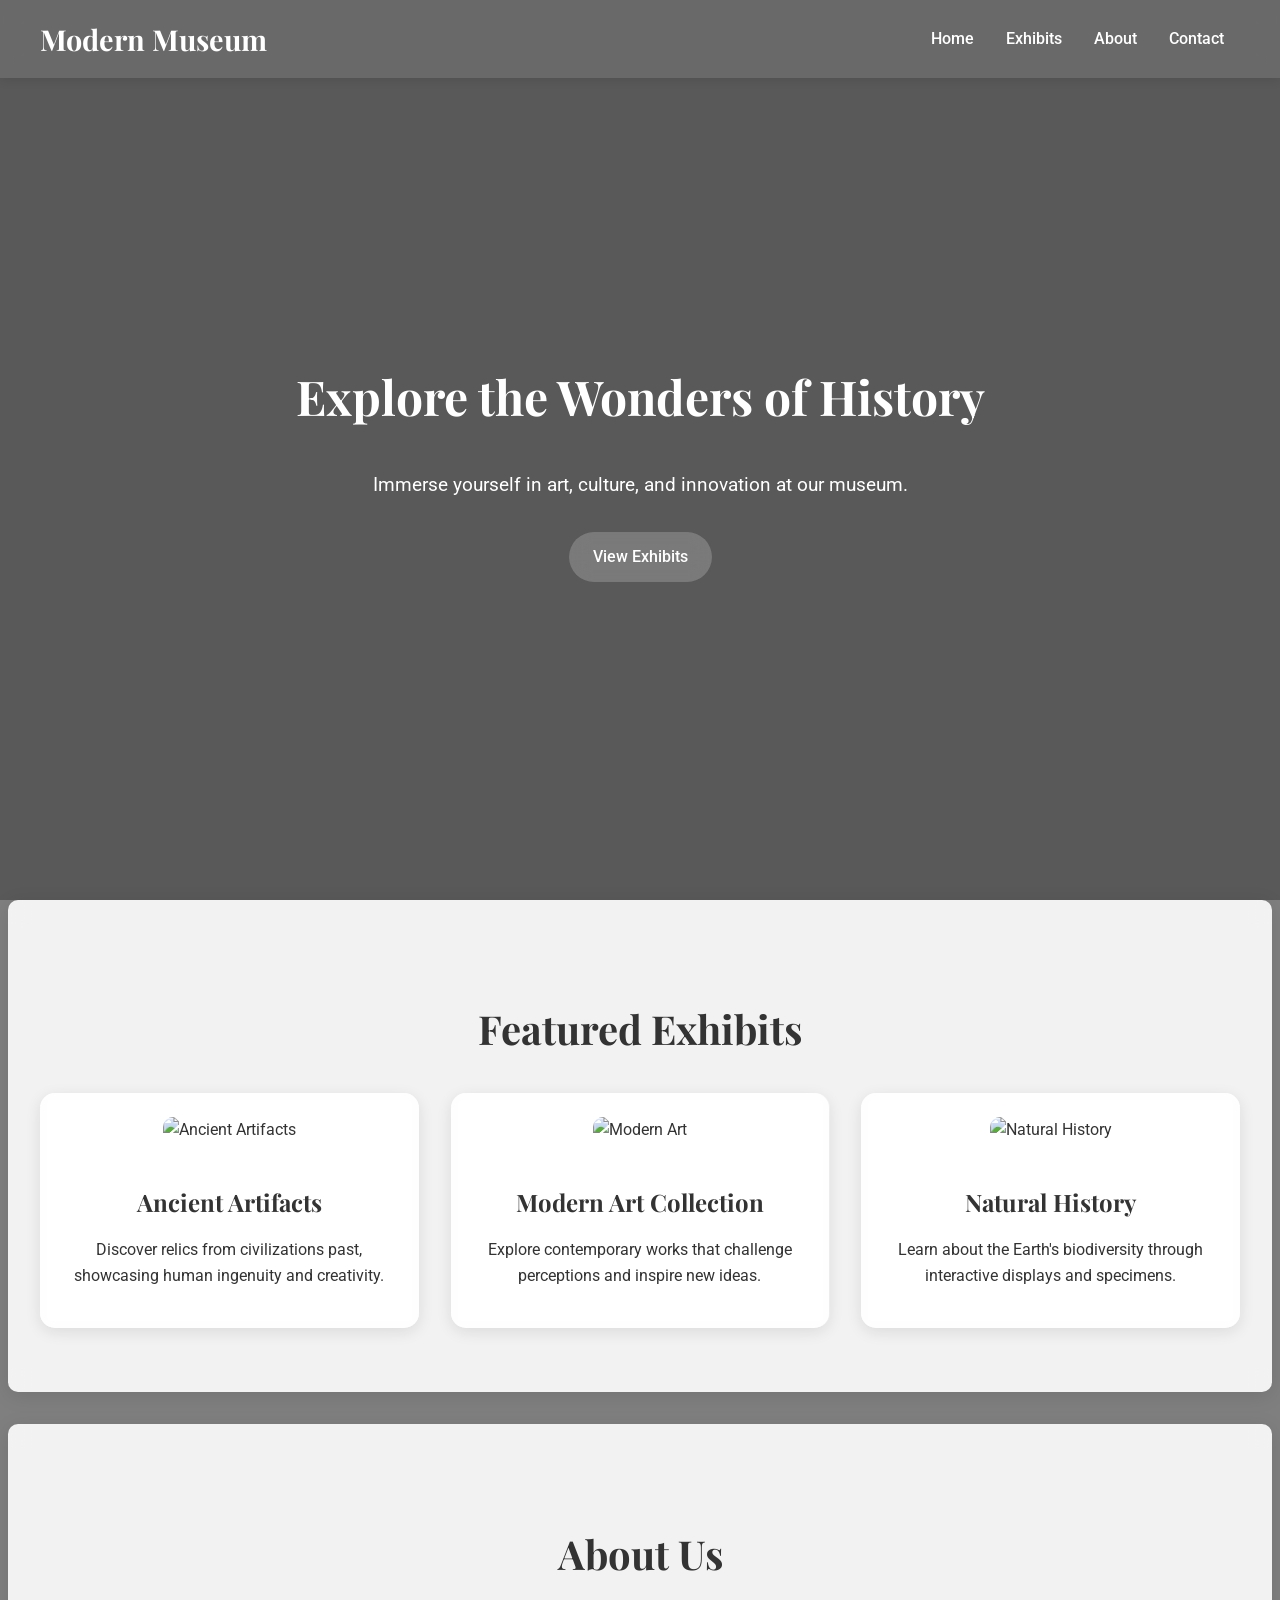
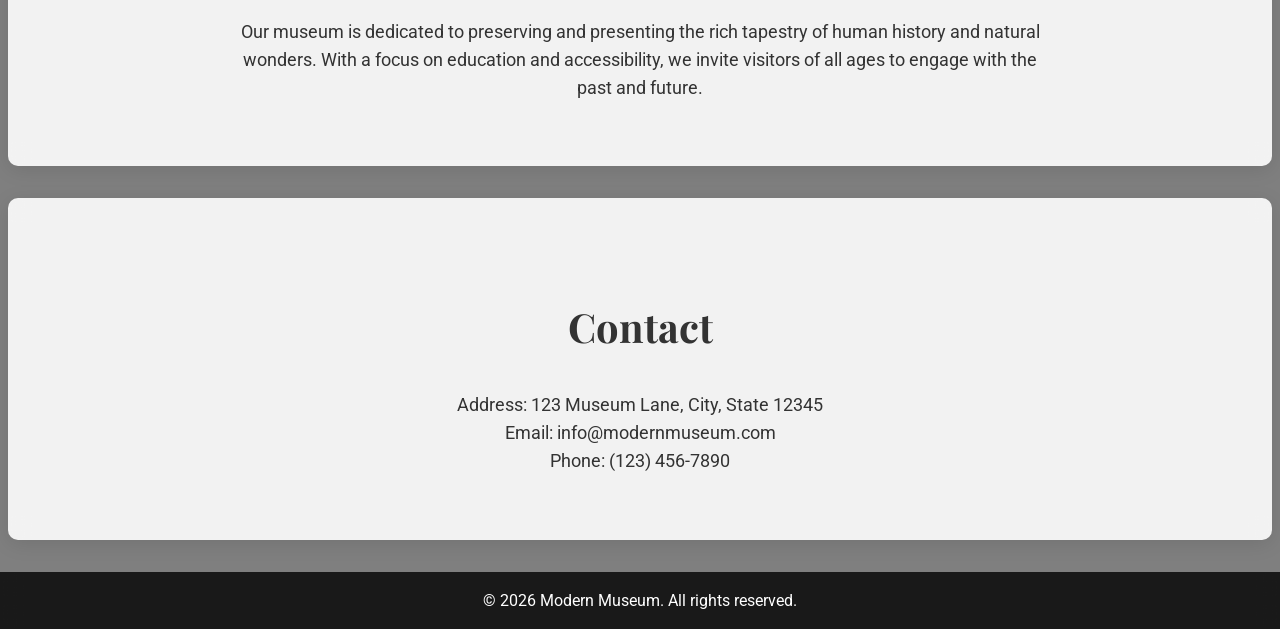
==== static/index.html @ b23ba1a9 "Add static homepage and styles for Modern Museum Introduced index.html with sections for home, exhib" ====
<!DOCTYPE html>
<html lang="en">
<head>
    <meta charset="UTF-8">
    <meta name="viewport" content="width=device-width, initial-scale=1.0">
    <title>Modern Museum - Home</title>
    <link rel="stylesheet" href="style.css">
    <link href="https://fonts.googleapis.com/css2?family=Playfair+Display:wght@400;700&family=Roboto:wght@300;400;500&display=swap" rel="stylesheet">
</head>
<body>
    <header>
        <nav>
            <div class="logo">Modern Museum</div>
            <ul>
                <li><a href="#home">Home</a></li>
                <li><a href="#exhibits">Exhibits</a></li>
                <li><a href="#about">About</a></li>
                <li><a href="#contact">Contact</a></li>
            </ul>
        </nav>
    </header>
    <main>
        <section id="home" class="hero">
            <h1>Explore the Wonders of History</h1>
            <p>Immerse yourself in art, culture, and innovation at our museum.</p>
            <a href="#exhibits" class="cta-button">View Exhibits</a>
        </section>
        <section id="exhibits" class="exhibits">
            <h2>Featured Exhibits</h2>
            <div class="exhibit-grid">
                <div class="exhibit-card">
                    <img src="https://via.placeholder.com/300x200?text=Exhibit+1" alt="Ancient Artifacts">
                    <h3>Ancient Artifacts</h3>
                    <p>Discover relics from civilizations past, showcasing human ingenuity and creativity.</p>
                </div>
                <div class="exhibit-card">
                    <img src="https://via.placeholder.com/300x200?text=Exhibit+2" alt="Modern Art">
                    <h3>Modern Art Collection</h3>
                    <p>Explore contemporary works that challenge perceptions and inspire new ideas.</p>
                </div>
                <div class="exhibit-card">
                    <img src="https://via.placeholder.com/300x200?text=Exhibit+3" alt="Natural History">
                    <h3>Natural History</h3>
                    <p>Learn about the Earth's biodiversity through interactive displays and specimens.</p>
                </div>
            </div>
        </section>
        <section id="about" class="about">
            <h2>About Us</h2>
            <p>Our museum is dedicated to preserving and presenting the rich tapestry of human history and natural wonders. With a focus on education and accessibility, we invite visitors of all ages to engage with the past and future.</p>
        </section>
        <section id="contact" class="contact">
            <h2>Contact</h2>
            <p>Address: 123 Museum Lane, City, State 12345</p>
            <p>Email: info@modernmuseum.com</p>
            <p>Phone: (123) 456-7890</p>
        </section>
    </main>
    <footer>
        <p>&copy; 2026 Modern Museum. All rights reserved.</p>
    </footer>
</body>
</html>
---- static/style.css ----
/* Modern, transparent styling with authentic museum feel */
body {
    font-family: 'Roboto', sans-serif;
    margin: 0;
    padding: 0;
    background: linear-gradient(rgba(0, 0, 0, 0.5), rgba(0, 0, 0, 0.5)), url('https://via.placeholder.com/1920x1080?text=Museum+Background') no-repeat center center fixed;
    background-size: cover;
    color: #333;
    line-height: 1.6;
}

header {
    background: rgba(255, 255, 255, 0.1);
    backdrop-filter: blur(10px);
    -webkit-backdrop-filter: blur(10px);
    position: fixed;
    width: 100%;
    top: 0;
    z-index: 1000;
    box-shadow: 0 2px 10px rgba(0, 0, 0, 0.1);
}

nav {
    display: flex;
    justify-content: space-between;
    align-items: center;
    padding: 1rem 2rem;
    max-width: 1200px;
    margin: 0 auto;
}

.logo {
    font-family: 'Playfair Display', serif;
    font-size: 1.8rem;
    font-weight: 700;
    color: #fff;
}

ul {
    list-style: none;
    display: flex;
    margin: 0;
    padding: 0;
}

li {
    margin: 0 1rem;
}

li a {
    text-decoration: none;
    color: #fff;
    font-weight: 500;
    transition: color 0.3s ease;
}

li a:hover {
    color: #ddd;
}

.hero {
    height: 100vh;
    display: flex;
    flex-direction: column;
    justify-content: center;
    align-items: center;
    text-align: center;
    color: #fff;
    padding: 0 2rem;
    background: rgba(0, 0, 0, 0.3);
}

.hero h1 {
    font-family: 'Playfair Display', serif;
    font-size: 3rem;
    margin-bottom: 1rem;
}

.hero p {
    font-size: 1.2rem;
    margin-bottom: 2rem;
}

.cta-button {
    background: rgba(255, 255, 255, 0.2);
    backdrop-filter: blur(10px);
    -webkit-backdrop-filter: blur(10px);
    color: #fff;
    padding: 0.75rem 1.5rem;
    text-decoration: none;
    border-radius: 25px;
    font-weight: 500;
    transition: background 0.3s ease;
}

.cta-button:hover {
    background: rgba(255, 255, 255, 0.3);
}

.exhibits, .about, .contact {
    padding: 4rem 2rem;
    max-width: 1200px;
    margin: 0 auto;
    background: rgba(255, 255, 255, 0.9);
    backdrop-filter: blur(10px);
    -webkit-backdrop-filter: blur(10px);
    border-radius: 10px;
    margin-bottom: 2rem;
    box-shadow: 0 4px 20px rgba(0, 0, 0, 0.1);
}

.exhibits h2, .about h2, .contact h2 {
    font-family: 'Playfair Display', serif;
    font-size: 2.5rem;
    text-align: center;
    margin-bottom: 2rem;
    color: #333;
}

.exhibit-grid {
    display: grid;
    grid-template-columns: repeat(auto-fit, minmax(300px, 1fr));
    gap: 2rem;
}

.exhibit-card {
    background: rgba(255, 255, 255, 0.8);
    backdrop-filter: blur(5px);
    -webkit-backdrop-filter: blur(5px);
    padding: 1.5rem;
    border-radius: 15px;
    box-shadow: 0 4px 15px rgba(0, 0, 0, 0.1);
    text-align: center;
    transition: transform 0.3s ease;
}

.exhibit-card:hover {
    transform: translateY(-5px);
}

.exhibit-card img {
    width: 100%;
    height: 200px;
    object-fit: cover;
    border-radius: 10px;
    margin-bottom: 1rem;
}

.exhibit-card h3 {
    font-family: 'Playfair Display', serif;
    font-size: 1.5rem;
    margin-bottom: 0.5rem;
}

.about p, .contact p {
    font-size: 1.1rem;
    max-width: 800px;
    margin: 0 auto;
    text-align: center;
}

footer {
    background: rgba(0, 0, 0, 0.8);
    backdrop-filter: blur(10px);
    -webkit-backdrop-filter: blur(10px);
    color: #fff;
    text-align: center;
    padding: 1rem;
    position: relative;
}

footer p {
    margin: 0;
}

/* Responsive design */
@media (max-width: 768px) {
    .hero h1 {
        font-size: 2rem;
    }
    nav {
        flex-direction: column;
        padding: 1rem;
    }
    ul {
        margin-top: 1rem;
    }
    .exhibit-grid {
        grid-template-columns: 1fr;
    }
}
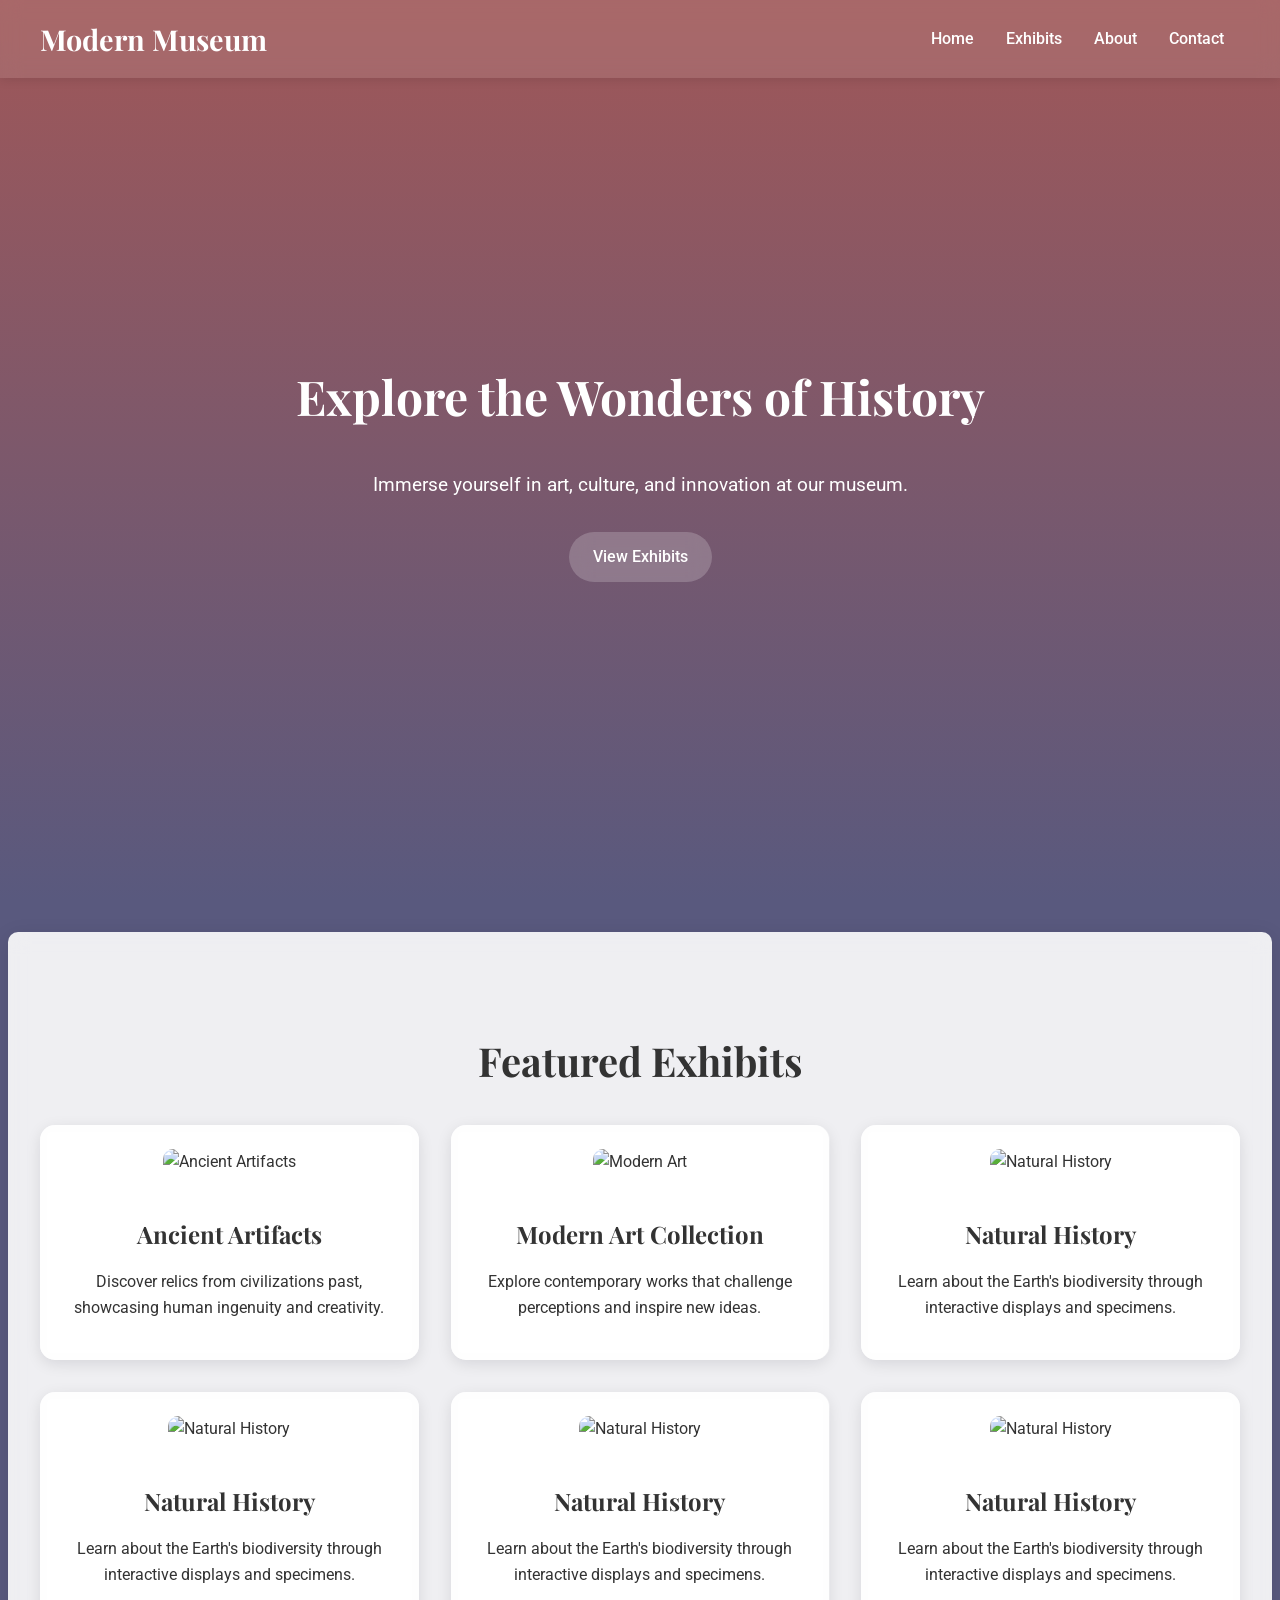
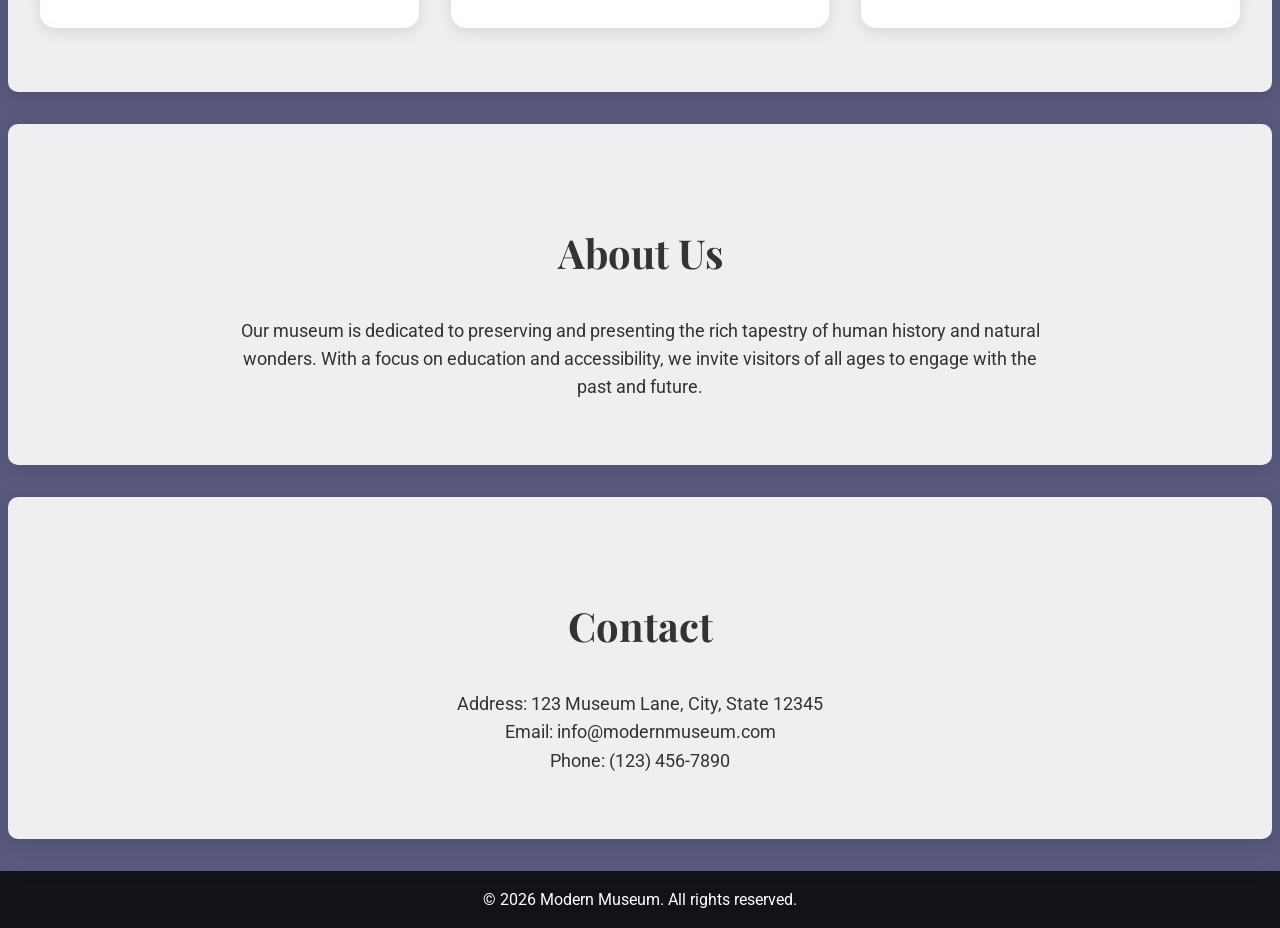
==== commit 348e5f9e: "Visual Rework" ====
--- a/static/index.html
+++ b/static/index.html
@@ -43,6 +43,21 @@
                     <h3>Natural History</h3>
                     <p>Learn about the Earth's biodiversity through interactive displays and specimens.</p>
                 </div>
+                <div class="exhibit-card">
+                    <img src="https://via.placeholder.com/300x200?text=Exhibit+4" alt="Natural History">
+                    <h3>Natural History</h3>
+                    <p>Learn about the Earth's biodiversity through interactive displays and specimens.</p>
+                </div>
+                <div class="exhibit-card">
+                    <img src="https://via.placeholder.com/300x200?text=Exhibit+5" alt="Natural History">
+                    <h3>Natural History</h3>
+                    <p>Learn about the Earth's biodiversity through interactive displays and specimens.</p>
+                </div>
+                <div class="exhibit-card">
+                    <img src="https://via.placeholder.com/300x200?text=Exhibit+6" alt="Natural History">
+                    <h3>Natural History</h3>
+                    <p>Learn about the Earth's biodiversity through interactive displays and specimens.</p>
+                </div>
             </div>
         </section>
         <section id="about" class="about">
--- a/static/style.css
+++ b/static/style.css
@@ -3,7 +3,7 @@
     font-family: 'Roboto', sans-serif;
     margin: 0;
     padding: 0;
-    background: linear-gradient(rgba(0, 0, 0, 0.5), rgba(0, 0, 0, 0.5)), url('https://via.placeholder.com/1920x1080?text=Museum+Background') no-repeat center center fixed;
+    background: linear-gradient(rgb(89, 89, 126), rgb(89, 89, 126));
     background-size: cover;
     color: #333;
     line-height: 1.6;
@@ -67,7 +67,8 @@
     text-align: center;
     color: #fff;
     padding: 0 2rem;
-    background: rgba(0, 0, 0, 0.3);
+    background: linear-gradient(rgb(160, 87, 88), rgb(89, 89, 126));
+    background-size: cover;
 }
 
 .hero h1 {
@@ -106,6 +107,7 @@
     -webkit-backdrop-filter: blur(10px);
     border-radius: 10px;
     margin-bottom: 2rem;
+    margin-top: 2rem;
     box-shadow: 0 4px 20px rgba(0, 0, 0, 0.1);
 }
 
@@ -132,6 +134,7 @@
     box-shadow: 0 4px 15px rgba(0, 0, 0, 0.1);
     text-align: center;
     transition: transform 0.3s ease;
+    cursor: pointer;
 }
 
 .exhibit-card:hover {
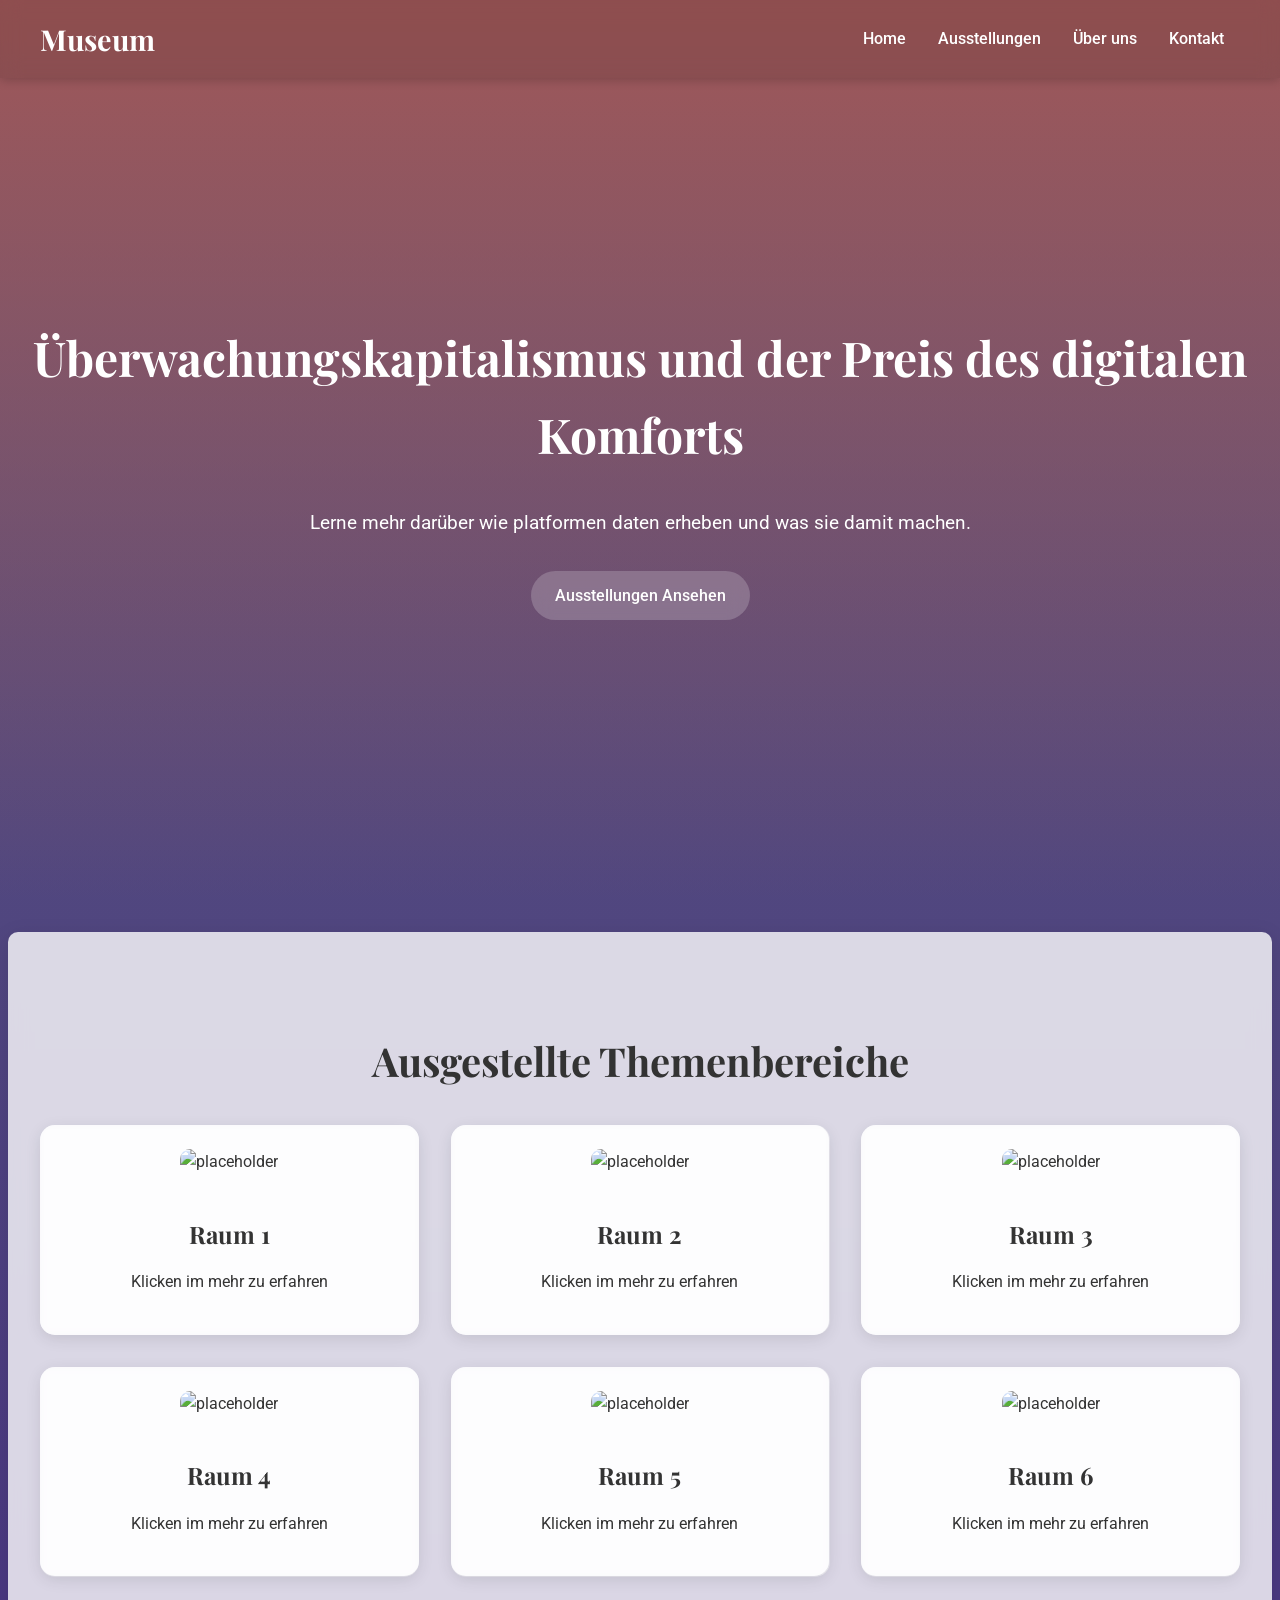
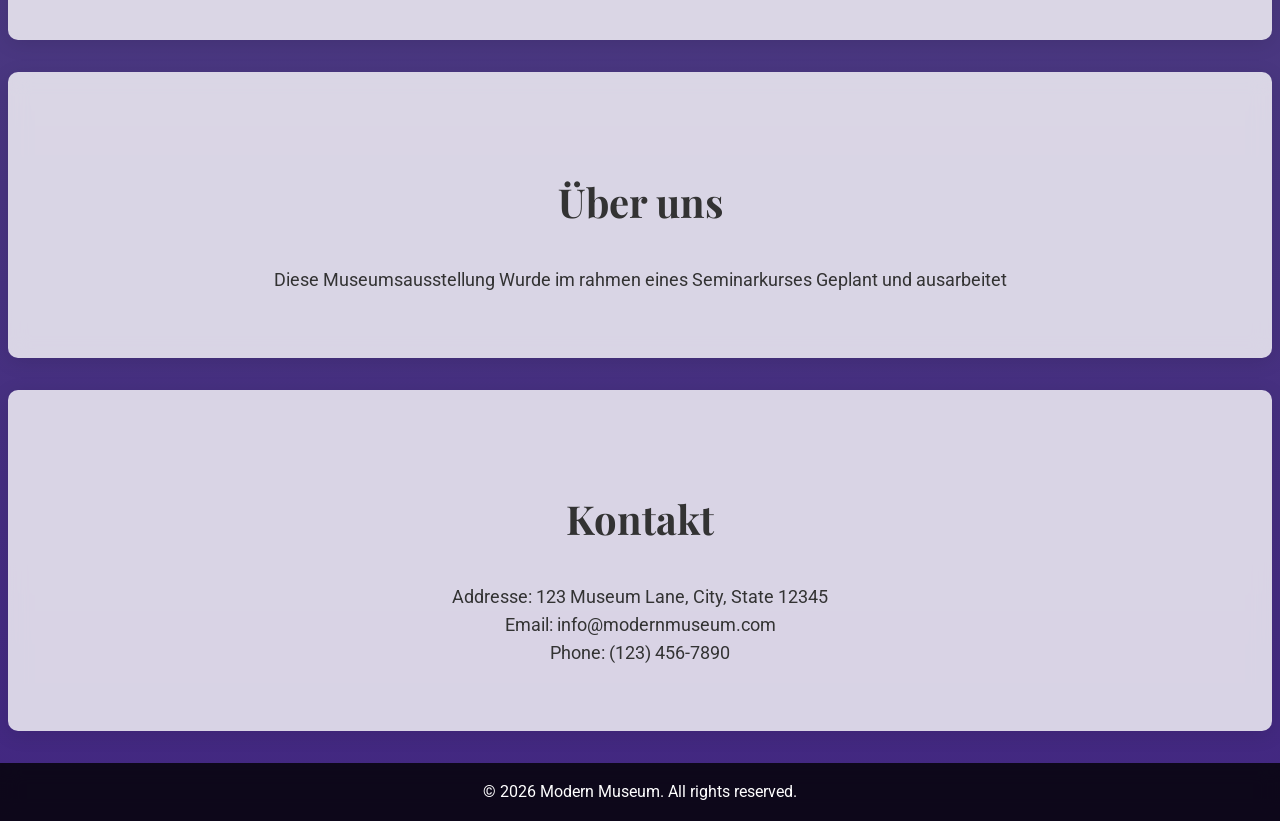
==== commit 74f61e9a: "Localize site content to German and update styles Translated navigation, section headings, and exhib" ====
--- a/static/index.html
+++ b/static/index.html
@@ -10,63 +10,63 @@
 <body>
     <header>
         <nav>
-            <div class="logo">Modern Museum</div>
+            <div class="logo">Museum</div>
             <ul>
                 <li><a href="#home">Home</a></li>
-                <li><a href="#exhibits">Exhibits</a></li>
-                <li><a href="#about">About</a></li>
-                <li><a href="#contact">Contact</a></li>
+                <li><a href="#exhibits">Ausstellungen</a></li>
+                <li><a href="#about">Über uns</a></li>
+                <li><a href="#contact">Kontakt</a></li>
             </ul>
         </nav>
     </header>
     <main>
         <section id="home" class="hero">
-            <h1>Explore the Wonders of History</h1>
-            <p>Immerse yourself in art, culture, and innovation at our museum.</p>
-            <a href="#exhibits" class="cta-button">View Exhibits</a>
+            <h1>Überwachungskapitalismus und der Preis des digitalen Komforts</h1>
+            <p>Lerne mehr darüber wie platformen daten erheben und was sie damit machen.</p>
+            <a href="#exhibits" class="cta-button">Ausstellungen Ansehen</a>
         </section>
         <section id="exhibits" class="exhibits">
-            <h2>Featured Exhibits</h2>
+            <h2>Ausgestellte Themenbereiche</h2>
             <div class="exhibit-grid">
                 <div class="exhibit-card">
-                    <img src="https://via.placeholder.com/300x200?text=Exhibit+1" alt="Ancient Artifacts">
-                    <h3>Ancient Artifacts</h3>
-                    <p>Discover relics from civilizations past, showcasing human ingenuity and creativity.</p>
+                    <img src="https://via.placeholder.com/300x200?text=Exhibit+1" alt="placeholder">
+                    <h3>Raum 1</h3>
+                    <p>Klicken im mehr zu erfahren</p>
                 </div>
                 <div class="exhibit-card">
-                    <img src="https://via.placeholder.com/300x200?text=Exhibit+2" alt="Modern Art">
-                    <h3>Modern Art Collection</h3>
-                    <p>Explore contemporary works that challenge perceptions and inspire new ideas.</p>
+                    <img src="https://via.placeholder.com/300x200?text=Exhibit+2" alt="placeholder">
+                    <h3>Raum 2</h3>
+                    <p>Klicken im mehr zu erfahren</p>
                 </div>
                 <div class="exhibit-card">
-                    <img src="https://via.placeholder.com/300x200?text=Exhibit+3" alt="Natural History">
-                    <h3>Natural History</h3>
-                    <p>Learn about the Earth's biodiversity through interactive displays and specimens.</p>
+                    <img src="https://via.placeholder.com/300x200?text=Exhibit+3" alt="placeholder">
+                    <h3>Raum 3</h3>
+                    <p>Klicken im mehr zu erfahren</p>
                 </div>
                 <div class="exhibit-card">
-                    <img src="https://via.placeholder.com/300x200?text=Exhibit+4" alt="Natural History">
-                    <h3>Natural History</h3>
-                    <p>Learn about the Earth's biodiversity through interactive displays and specimens.</p>
+                    <img src="https://via.placeholder.com/300x200?text=Exhibit+4" alt="placeholder">
+                    <h3>Raum 4</h3>
+                    <p>Klicken im mehr zu erfahren</p>
                 </div>
                 <div class="exhibit-card">
-                    <img src="https://via.placeholder.com/300x200?text=Exhibit+5" alt="Natural History">
-                    <h3>Natural History</h3>
-                    <p>Learn about the Earth's biodiversity through interactive displays and specimens.</p>
+                    <img src="https://via.placeholder.com/300x200?text=Exhibit+5" alt="placeholder">
+                    <h3>Raum 5</h3>
+                    <p>Klicken im mehr zu erfahren</p>
                 </div>
                 <div class="exhibit-card">
-                    <img src="https://via.placeholder.com/300x200?text=Exhibit+6" alt="Natural History">
-                    <h3>Natural History</h3>
-                    <p>Learn about the Earth's biodiversity through interactive displays and specimens.</p>
+                    <img src="https://via.placeholder.com/300x200?text=Exhibit+6" alt="placeholder">
+                    <h3>Raum 6</h3>
+                    <p>Klicken im mehr zu erfahren</p>
                 </div>
             </div>
         </section>
         <section id="about" class="about">
-            <h2>About Us</h2>
-            <p>Our museum is dedicated to preserving and presenting the rich tapestry of human history and natural wonders. With a focus on education and accessibility, we invite visitors of all ages to engage with the past and future.</p>
+            <h2>Über uns</h2>
+            <p>Diese Museumsausstellung Wurde im rahmen eines Seminarkurses Geplant und ausarbeitet</p>
         </section>
         <section id="contact" class="contact">
-            <h2>Contact</h2>
-            <p>Address: 123 Museum Lane, City, State 12345</p>
+            <h2>Kontakt</h2>
+            <p>Addresse: 123 Museum Lane, City, State 12345</p>
             <p>Email: info@modernmuseum.com</p>
             <p>Phone: (123) 456-7890</p>
         </section>
--- a/static/style.css
+++ b/static/style.css
@@ -3,21 +3,21 @@
     font-family: 'Roboto', sans-serif;
     margin: 0;
     padding: 0;
-    background: linear-gradient(rgb(89, 89, 126), rgb(89, 89, 126));
+    background: linear-gradient(rgb(89, 89, 126), rgb(66, 39, 129));
     background-size: cover;
     color: #333;
     line-height: 1.6;
 }
 
 header {
-    background: rgba(255, 255, 255, 0.1);
+    background: rgba(0, 0, 0, 0.1);
     backdrop-filter: blur(10px);
     -webkit-backdrop-filter: blur(10px);
     position: fixed;
     width: 100%;
     top: 0;
     z-index: 1000;
-    box-shadow: 0 2px 10px rgba(0, 0, 0, 0.1);
+    box-shadow: 0 2px 10px rgba(0, 0, 0, 0.2);
 }
 
 nav {
@@ -33,7 +33,7 @@
     font-family: 'Playfair Display', serif;
     font-size: 1.8rem;
     font-weight: 700;
-    color: #fff;
+    color: #ffffff;
 }
 
 ul {
@@ -67,7 +67,7 @@
     text-align: center;
     color: #fff;
     padding: 0 2rem;
-    background: linear-gradient(rgb(160, 87, 88), rgb(89, 89, 126));
+    background: linear-gradient(rgb(160, 87, 88), rgba(89, 89, 126, 0));
     background-size: cover;
 }
 
@@ -102,7 +102,7 @@
     padding: 4rem 2rem;
     max-width: 1200px;
     margin: 0 auto;
-    background: rgba(255, 255, 255, 0.9);
+    background: rgba(255, 255, 255, 0.795);
     backdrop-filter: blur(10px);
     -webkit-backdrop-filter: blur(10px);
     border-radius: 10px;
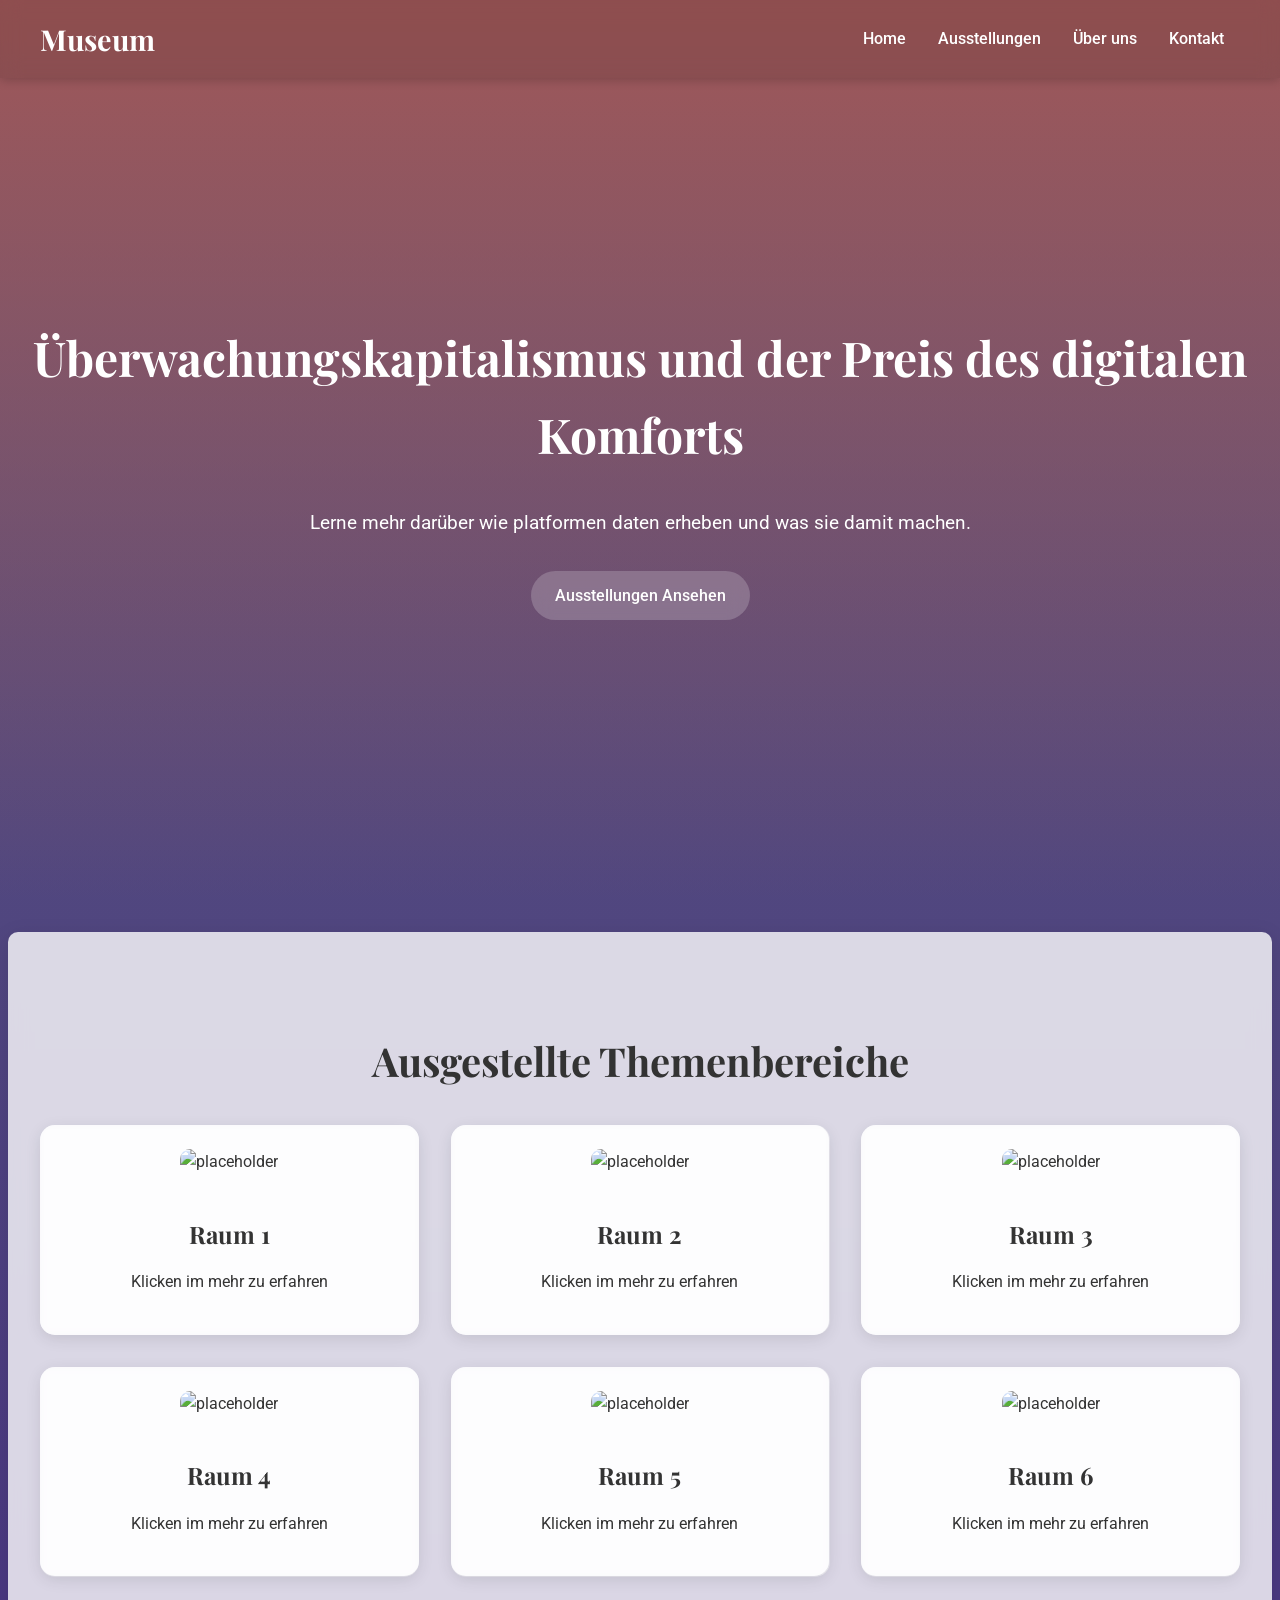
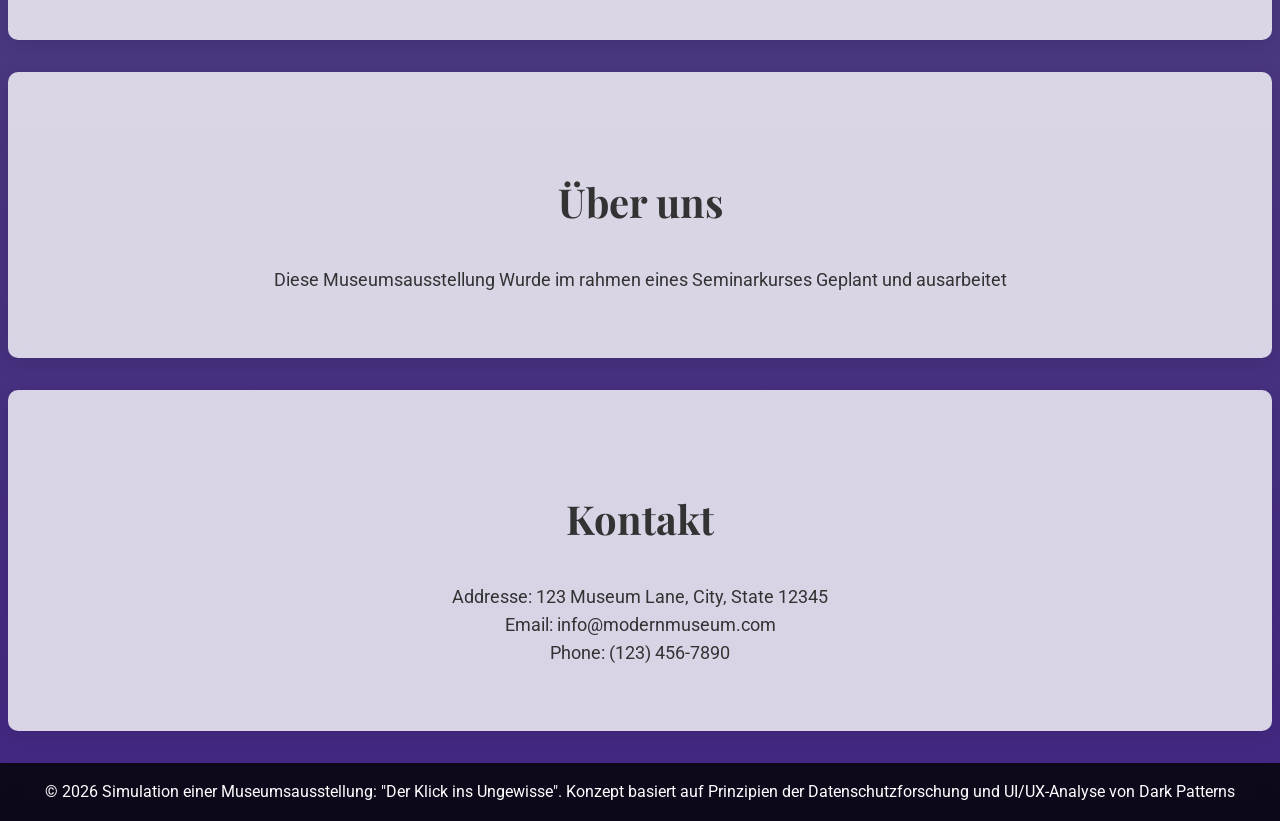
==== commit 0dea6f92: "Update footer text with new exhibition details" ====
--- a/static/index.html
+++ b/static/index.html
@@ -72,7 +72,7 @@
         </section>
     </main>
     <footer>
-        <p>&copy; 2026 Modern Museum. All rights reserved.</p>
+        <p>&copy; 2026 Simulation einer Museumsausstellung: "Der Klick ins Ungewisse". Konzept basiert auf Prinzipien der Datenschutzforschung und UI/UX-Analyse von Dark Patterns</p>
     </footer>
 </body>
-</html>+</html>
